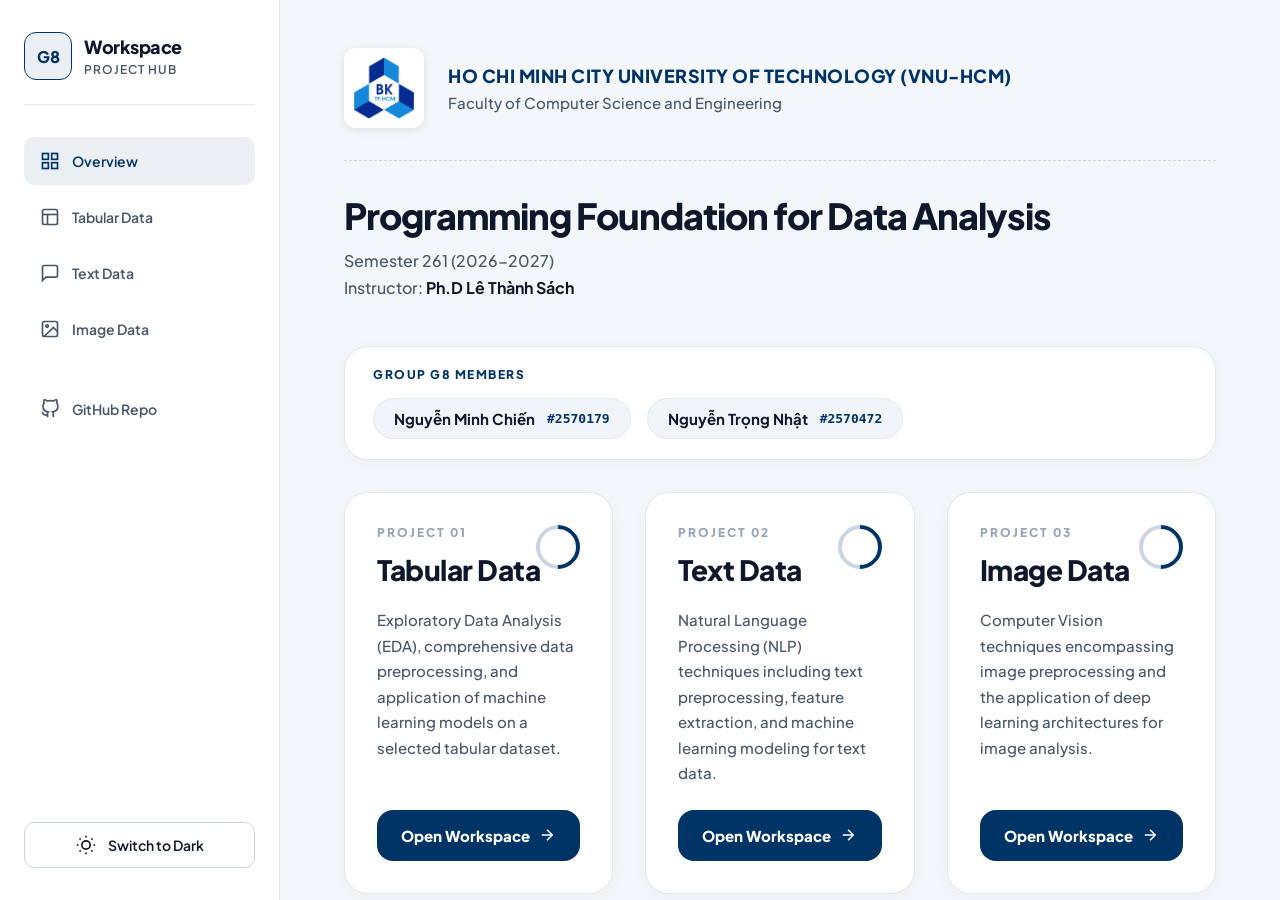
==== docs/index.html @ ea0319c7 "Move HTML files to docs folder for clean GitHub Pages deployment" ====
<!DOCTYPE html>
<html lang="vi" data-theme="light">

<head>
  <meta charset="UTF-8" />
  <meta name="viewport" content="width=device-width, initial-scale=1.0" />
  <title>G8 Workspace — Nền Tảng Lập Trình</title>
  <link href="https://fonts.googleapis.com/css2?family=Plus+Jakarta+Sans:wght@400;500;600;700;800&display=swap"
    rel="stylesheet" />
  <style>
    * {
      box-sizing: border-box;
      margin: 0;
      padding: 0;
    }

    /* --- CSS VARIABLES FOR THEMING --- */
    :root {
      /* Bảng màu HCMUT cố định */
      --hcmut-blue: #003366;
      --hcmut-gold: #fbc02d;

      /* DARK THEME (Mặc định) */
      --bg-app: #04101a;
      --bg-sidebar: #071726;
      --text-primary: #ffffff;
      --text-secondary: rgba(255, 255, 255, 0.6);
      --text-tertiary: rgba(255, 255, 255, 0.4);
      --border-light: rgba(255, 255, 255, 0.05);
      --border-medium: rgba(255, 255, 255, 0.1);
      --bg-card: rgba(255, 255, 255, 0.02);
      --bg-card-hover: rgba(255, 255, 255, 0.04);
      --bg-hover: rgba(255, 255, 255, 0.05);

      /* Accent Dark */
      --accent-main: #fbc02d;
      /* Gold */
      --accent-bg: rgba(251, 192, 45, 0.1);
      --accent-text: #071726;
      /* Chữ trên nền vàng */
      --shadow-card: none;
    }

    [data-theme="light"] {
      /* LIGHT THEME */
      --bg-app: #f4f7f9;
      --bg-sidebar: #ffffff;
      --text-primary: #0f172a;
      /* Slate 900 */
      --text-secondary: #475569;
      /* Slate 600 */
      --text-tertiary: #94a3b8;
      /* Slate 400 */
      --border-light: #e2e8f0;
      --border-medium: #cbd5e1;
      --bg-card: #ffffff;
      --bg-card-hover: #f8fafc;
      --bg-hover: #f1f5f9;

      /* Accent Light - Dùng màu Xanh Bách Khoa làm chủ đạo để dễ đọc */
      --accent-main: #003366;
      --accent-bg: rgba(0, 51, 102, 0.08);
      --accent-text: #ffffff;
      /* Chữ trên nền xanh */
      --shadow-card: 0 4px 20px rgba(0, 0, 0, 0.03);
    }

    body {
      font-family: 'Plus Jakarta Sans', sans-serif;
      background-color: var(--bg-app);
      color: var(--text-primary);
    }

    .app-container {
      display: flex;
      height: 100vh;
      overflow: hidden;
    }

    /* ─── SIDEBAR NAV ─── */
    .sidebar {
      width: 280px;
      background: var(--bg-sidebar);
      border-right: 1px solid var(--border-light);
      padding: 32px 24px;
      display: flex;
      flex-direction: column;
    }

    .logo-container {
      display: flex;
      align-items: center;
      gap: 12px;
      margin-bottom: 32px;
      padding-bottom: 24px;
      border-bottom: 1px solid var(--border-light);
    }

    .sidebar-avatar {
      width: 48px;
      height: 48px;
      background: var(--accent-bg);
      border: 1px solid var(--accent-main);
      border-radius: 12px;
      display: flex;
      align-items: center;
      justify-content: center;
      color: var(--accent-main);
      font-weight: 800;
      font-size: 16px;
    }

    .brand-group {
      display: flex;
      flex-direction: column;
    }

    .brand-name {
      font-weight: 800;
      font-size: 18px;
      letter-spacing: -0.5px;
      color: var(--text-primary);
    }

    .brand-sub {
      font-size: 12px;
      color: var(--text-secondary);
      text-transform: uppercase;
      letter-spacing: 1px;
      font-weight: 600;
      margin-top: 4px;
    }

    .nav-menu {
      display: flex;
      flex-direction: column;
      gap: 8px;
    }

    .nav-item {
      padding: 14px 16px;
      border-radius: 10px;
      font-size: 14px;
      font-weight: 600;
      color: var(--text-secondary);
      display: flex;
      align-items: center;
      gap: 12px;
      cursor: pointer;
      text-decoration: none;
    }

    .nav-item:hover {
      background: var(--bg-hover);
      color: var(--text-primary);
    }

    .nav-item.active {
      background: var(--accent-bg);
      color: var(--accent-main);
    }

    .nav-icon {
      width: 20px;
      height: 20px;
      stroke: currentColor;
      stroke-width: 2;
      fill: none;
    }

    /* Theme Toggle Button */
    .theme-toggle {
      margin-top: auto;
      /* Đẩy xuống dưới cùng */
      background: transparent;
      border: 1px solid var(--border-medium);
      color: var(--text-primary);
      padding: 12px 16px;
      border-radius: 10px;
      display: flex;
      align-items: center;
      justify-content: center;
      gap: 12px;
      font-weight: 600;
      font-size: 14px;
      cursor: pointer;
      transition: all 0.2s;
      font-family: inherit;
    }

    .theme-toggle:hover {
      background: var(--bg-hover);
    }

    .theme-toggle svg {
      width: 20px;
      height: 20px;
      stroke: currentColor;
      stroke-width: 2;
      fill: none;
    }

    /* ─── MAIN CONTENT (DASHBOARD) ─── */
    .main-content {
      flex: 1;
      padding: 48px 64px;
      overflow-y: auto;
      background: var(--bg-app);
    }

    /* UNIV HEADER */
    .univ-header {
      display: flex;
      align-items: center;
      gap: 24px;
      margin-bottom: 32px;
      padding-bottom: 32px;
      border-bottom: 1px dashed var(--border-medium);
    }

    /* Thêm background trắng nhẹ cho logo HCMUT để luôn nổi bật trên nền tối */
    .univ-logo {
      width: 80px;
      height: 80px;
      object-fit: contain;
      background: #ffffff;
      border-radius: 12px;
      padding: 8px;
      box-shadow: 0 2px 10px rgba(0, 0, 0, 0.1);
    }

    .univ-name {
      font-size: 18px;
      font-weight: 800;
      color: var(--accent-main);
      letter-spacing: 0.5px;
      text-transform: uppercase;
      margin-bottom: 6px;
    }

    .faculty-name {
      font-size: 15px;
      color: var(--text-secondary);
      font-weight: 500;
    }

    .header {
      margin-bottom: 48px;
    }

    .course-title {
      font-size: 36px;
      font-weight: 800;
      margin-bottom: 12px;
      letter-spacing: -1px;
    }

    .course-subtitle {
      color: var(--text-secondary);
      font-size: 16px;
      font-weight: 500;
    }

    .course-subtitle strong {
      color: var(--text-primary);
    }

    /* BENTO GRID */
    .dashboard-grid {
      display: grid;
      grid-template-columns: repeat(3, 1fr);
      gap: 32px;
    }

    .widget {
      background: var(--bg-card);
      border: 1px solid var(--border-light);
      border-radius: 24px;
      padding: 32px;
      display: flex;
      flex-direction: column;
      box-shadow: var(--shadow-card);
    }

    .widget:hover {
      border-color: var(--accent-main);
      background: var(--bg-card-hover);
    }

    /* Kích thước các widget */
    .w-team {
      grid-column: span 3;
      display: flex;
      flex-direction: row;
      justify-content: space-between;
      align-items: center;
      padding: 20px 28px;
    }

    .w-project {
      grid-column: span 1;
      min-height: 320px;
    }

    /* Widget nội dung */
    .w-title {
      font-size: 12px;
      font-weight: 800;
      color: var(--accent-main);
      text-transform: uppercase;
      letter-spacing: 1.5px;
      margin-bottom: 16px;
    }

    /* Team Widget */
    .team-list {
      display: flex;
      gap: 16px;
      flex-wrap: wrap;
    }

    .member-badge {
      background: var(--bg-hover);
      border: 1px solid var(--border-light);
      padding: 10px 20px;
      border-radius: 100px;
      display: flex;
      align-items: center;
      gap: 12px;
    }

    .member-name {
      font-weight: 700;
      font-size: 15px;
      color: var(--text-primary);
    }

    .member-id {
      font-family: monospace;
      font-size: 13px;
      color: var(--accent-main);
      font-weight: 600;
    }

    /* Project Widget */
    .w-project {
      position: relative;
    }

    .p-tag {
      font-size: 12px;
      font-weight: 800;
      color: var(--text-tertiary);
      letter-spacing: 2px;
      margin-bottom: 12px;
    }

    .p-title {
      font-size: 28px;
      font-weight: 800;
      margin-bottom: 20px;
      letter-spacing: -0.5px;
    }

    .p-desc {
      font-size: 15px;
      color: var(--text-secondary);
      line-height: 1.7;
      font-weight: 500;
      margin-bottom: 24px;
    }

    .status-ring {
      position: absolute;
      top: 32px;
      right: 32px;
      width: 44px;
      height: 44px;
      border-radius: 50%;
      border: 4px solid var(--border-medium);
      border-top-color: var(--accent-main);
      border-right-color: var(--accent-main);
      transform: rotate(45deg);
    }

    .btn-open {
      margin-top: auto;
      display: inline-flex;
      align-items: center;
      justify-content: center;
      gap: 8px;
      background: var(--accent-main);
      color: var(--accent-text);
      font-weight: 800;
      font-size: 15px;
      padding: 16px;
      border-radius: 16px;
      text-decoration: none;
      transition: all 0.2s;
    }

    .btn-open:hover {
      filter: brightness(1.1);
      transform: scale(1.02);
    }
  </style>
</head>

<body>
  <div class="app-container">

    <!-- SIDEBAR -->
    <div class="sidebar">
      <div class="logo-container">
        <div class="sidebar-avatar">G8</div>
        <div class="brand-group">
          <div class="brand-name">Workspace</div>
          <div class="brand-sub">Project Hub</div>
        </div>
      </div>
      <div class="nav-menu">
        <a href="index.html" class="nav-item active">
          <svg class="nav-icon" viewBox="0 0 24 24">
            <rect x="3" y="3" width="7" height="7"></rect>
            <rect x="14" y="3" width="7" height="7"></rect>
            <rect x="14" y="14" width="7" height="7"></rect>
            <rect x="3" y="14" width="7" height="7"></rect>
          </svg>
          Overview
        </a>
        <a href="tabular.html" class="nav-item">
          <svg class="nav-icon" viewBox="0 0 24 24">
            <rect x="3" y="3" width="18" height="18" rx="2" ry="2"></rect>
            <line x1="3" y1="9" x2="21" y2="9"></line>
            <line x1="9" y1="21" x2="9" y2="9"></line>
          </svg>
          Tabular Data
        </a>
        <a href="text.html" class="nav-item">
          <svg class="nav-icon" viewBox="0 0 24 24">
            <path d="M21 15a2 2 0 0 1-2 2H7l-4 4V5a2 2 0 0 1 2-2h14a2 2 0 0 1 2 2z"></path>
          </svg>
          Text Data
        </a>
        <a href="image.html" class="nav-item">
          <svg class="nav-icon" viewBox="0 0 24 24">
            <rect x="3" y="3" width="18" height="18" rx="2" ry="2"></rect>
            <circle cx="8.5" cy="8.5" r="1.5"></circle>
            <polyline points="21 15 16 10 5 21"></polyline>
          </svg>
          Image Data
        </a>
        <a href="https://github.com/nhatnguyen920/G8-Workspace" target="_blank" class="nav-item" style="margin-top: 24px;">
          <svg class="nav-icon" viewBox="0 0 24 24">
            <path
              d="M9 19c-5 1.5-5-2.5-7-3m14 6v-3.87a3.37 3.37 0 0 0-.94-2.61c3.14-.35 6.44-1.54 6.44-7A5.44 5.44 0 0 0 20 4.77 5.07 5.07 0 0 0 19.91 1S18.73.65 16 2.48a13.38 13.38 0 0 0-7 0C6.27.65 5.09 1 5.09 1A5.07 5.07 0 0 0 5 4.77a5.44 5.44 0 0 0-1.5 3.78c0 5.42 3.3 6.61 6.44 7A3.37 3.37 0 0 0 9 18.13V22">
            </path>
          </svg>
          GitHub Repo
        </a>
      </div>

      <!-- Nút chuyển theme -->
      <button class="theme-toggle" id="theme-btn">
        <svg id="theme-icon" viewBox="0 0 24 24">
          <circle cx="12" cy="12" r="5"></circle><line x1="12" y1="1" x2="12" y2="3"></line><line x1="12" y1="21" x2="12" y2="23"></line><line x1="4.22" y1="4.22" x2="5.64" y2="5.64"></line><line x1="18.36" y1="18.36" x2="19.78" y2="19.78"></line><line x1="1" y1="12" x2="3" y2="12"></line><line x1="21" y1="12" x2="23" y2="12"></line><line x1="4.22" y1="19.78" x2="5.64" y2="18.36"></line><line x1="18.36" y1="5.64" x2="19.78" y2="4.22"></line>
        </svg>
        <span id="theme-text">Switch to Dark</span>
      </button>
    </div>

    <!-- MAIN DASHBOARD -->
    <div class="main-content">

      <!-- UNIVERSITY HEADER -->
      <div class="univ-header">
        <img src="../image/hcmut.png" alt="HCMUT Logo" class="univ-logo">
        <div>
          <div class="univ-name">Ho Chi Minh City University of Technology (VNU-HCM)</div>
          <div class="faculty-name">Faculty of Computer Science and Engineering</div>
        </div>
      </div>

      <div class="header">
        <h1 class="course-title">Programming Foundation for Data Analysis</h1>
        <div class="course-subtitle" style="margin-bottom: 6px;">Semester 261 (2026-2027)</div>
        <div class="course-subtitle">Instructor: <strong>Ph.D Lê Thành Sách</strong></div>
      </div>

      <div class="dashboard-grid">

        <!-- ROW 1: TEAM OVERVIEW -->
        <div class="widget w-team">
          <div style="width: 100%;">
            <div class="w-title">Group G8 Members</div>
            <div class="team-list">
              <div class="member-badge">
                <span class="member-name">Nguyễn Minh Chiến</span>
                <span class="member-id">#2570179</span>
              </div>
              <div class="member-badge">
                <span class="member-name">Nguyễn Trọng Nhật</span>
                <span class="member-id">#2570472</span>
              </div>
            </div>
          </div>
        </div>

        <!-- ROW 2: PROJECTS -->
        <!-- Tabular -->
        <div class="widget w-project">
          <div class="status-ring"></div>
          <div class="p-tag">PROJECT 01</div>
          <div class="p-title">Tabular Data</div>
          <div class="p-desc">Exploratory Data Analysis (EDA), comprehensive data preprocessing, and application of machine learning models on a selected tabular dataset.</div>
          <a href="tabular.html" class="btn-open">
            Open Workspace
            <svg width="18" height="18" viewBox="0 0 24 24" fill="none" stroke="currentColor" stroke-width="2">
              <path d="M5 12h14M12 5l7 7-7 7" />
            </svg>
          </a>
        </div>

        <!-- Text -->
        <div class="widget w-project">
          <div class="status-ring"></div>
          <div class="p-tag">PROJECT 02</div>
          <div class="p-title">Text Data</div>
          <div class="p-desc">Natural Language Processing (NLP) techniques including text preprocessing, feature extraction, and machine learning modeling for text data.</div>
          <a href="text.html" class="btn-open">
            Open Workspace
            <svg width="18" height="18" viewBox="0 0 24 24" fill="none" stroke="currentColor" stroke-width="2">
              <path d="M5 12h14M12 5l7 7-7 7" />
            </svg>
          </a>
        </div>

        <!-- Image -->
        <div class="widget w-project">
          <div class="status-ring"></div>
          <div class="p-tag">PROJECT 03</div>
          <div class="p-title">Image Data</div>
          <div class="p-desc">Computer Vision techniques encompassing image preprocessing and the application of deep learning architectures for image analysis.</div>
          <a href="image.html" class="btn-open">
            Open Workspace
            <svg width="18" height="18" viewBox="0 0 24 24" fill="none" stroke="currentColor" stroke-width="2">
              <path d="M5 12h14M12 5l7 7-7 7" />
            </svg>
          </a>
        </div>

      </div>
    </div>
  </div>

  <script>
    // Logic đổi theme Dark / Light
    const themeBtn = document.getElementById('theme-btn');
    const themeIcon = document.getElementById('theme-icon');
    const themeText = document.getElementById('theme-text');
    const htmlEl = document.documentElement;

    themeBtn.addEventListener('click', () => {
      const currentTheme = htmlEl.getAttribute('data-theme');
      if (currentTheme === 'dark') {
        htmlEl.setAttribute('data-theme', 'light');
        themeText.textContent = 'Switch to Dark';
        // Icon Sun
        themeIcon.innerHTML = '<circle cx="12" cy="12" r="5"></circle><line x1="12" y1="1" x2="12" y2="3"></line><line x1="12" y1="21" x2="12" y2="23"></line><line x1="4.22" y1="4.22" x2="5.64" y2="5.64"></line><line x1="18.36" y1="18.36" x2="19.78" y2="19.78"></line><line x1="1" y1="12" x2="3" y2="12"></line><line x1="21" y1="12" x2="23" y2="12"></line><line x1="4.22" y1="19.78" x2="5.64" y2="18.36"></line><line x1="18.36" y1="5.64" x2="19.78" y2="4.22"></line>';
      } else {
        htmlEl.setAttribute('data-theme', 'dark');
        themeText.textContent = 'Switch to Light';
        // Icon Moon
        themeIcon.innerHTML = '<path d="M21 12.79A9 9 0 1 1 11.21 3 7 7 0 0 0 21 12.79z"></path>';
      }
    });
  </script>
</body>

</html>
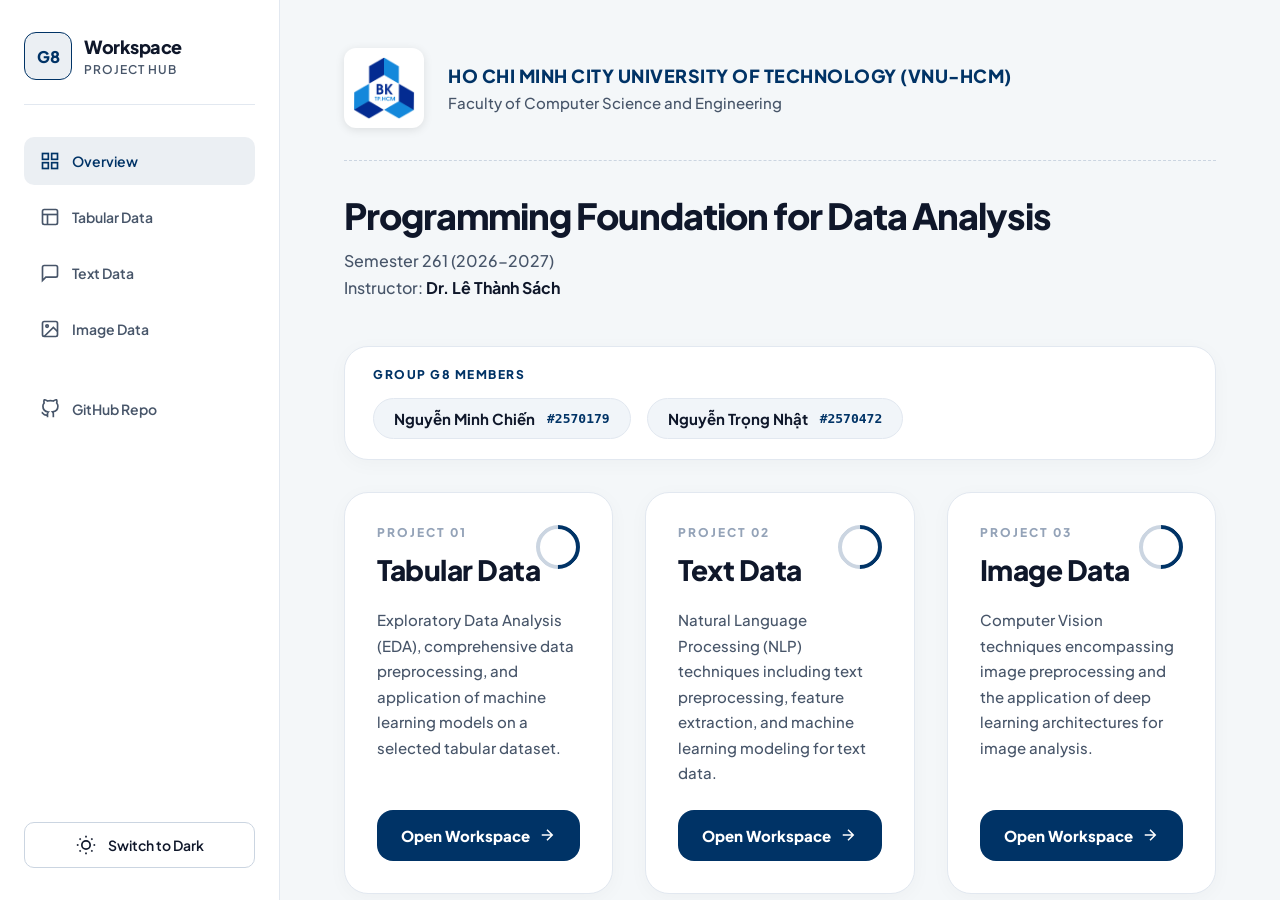
==== commit 239bb81e: "Update Ph.D to Dr" ====
--- a/docs/index.html
+++ b/docs/index.html
@@ -474,7 +474,7 @@
 
       <!-- UNIVERSITY HEADER -->
       <div class="univ-header">
-        <img src="../image/hcmut.png" alt="HCMUT Logo" class="univ-logo">
+        <img src="image/hcmut.png" alt="HCMUT Logo" class="univ-logo">
         <div>
           <div class="univ-name">Ho Chi Minh City University of Technology (VNU-HCM)</div>
           <div class="faculty-name">Faculty of Computer Science and Engineering</div>
@@ -484,7 +484,7 @@
       <div class="header">
         <h1 class="course-title">Programming Foundation for Data Analysis</h1>
         <div class="course-subtitle" style="margin-bottom: 6px;">Semester 261 (2026-2027)</div>
-        <div class="course-subtitle">Instructor: <strong>Ph.D Lê Thành Sách</strong></div>
+        <div class="course-subtitle">Instructor: <strong>Dr. Lê Thành Sách</strong></div>
       </div>
 
       <div class="dashboard-grid">
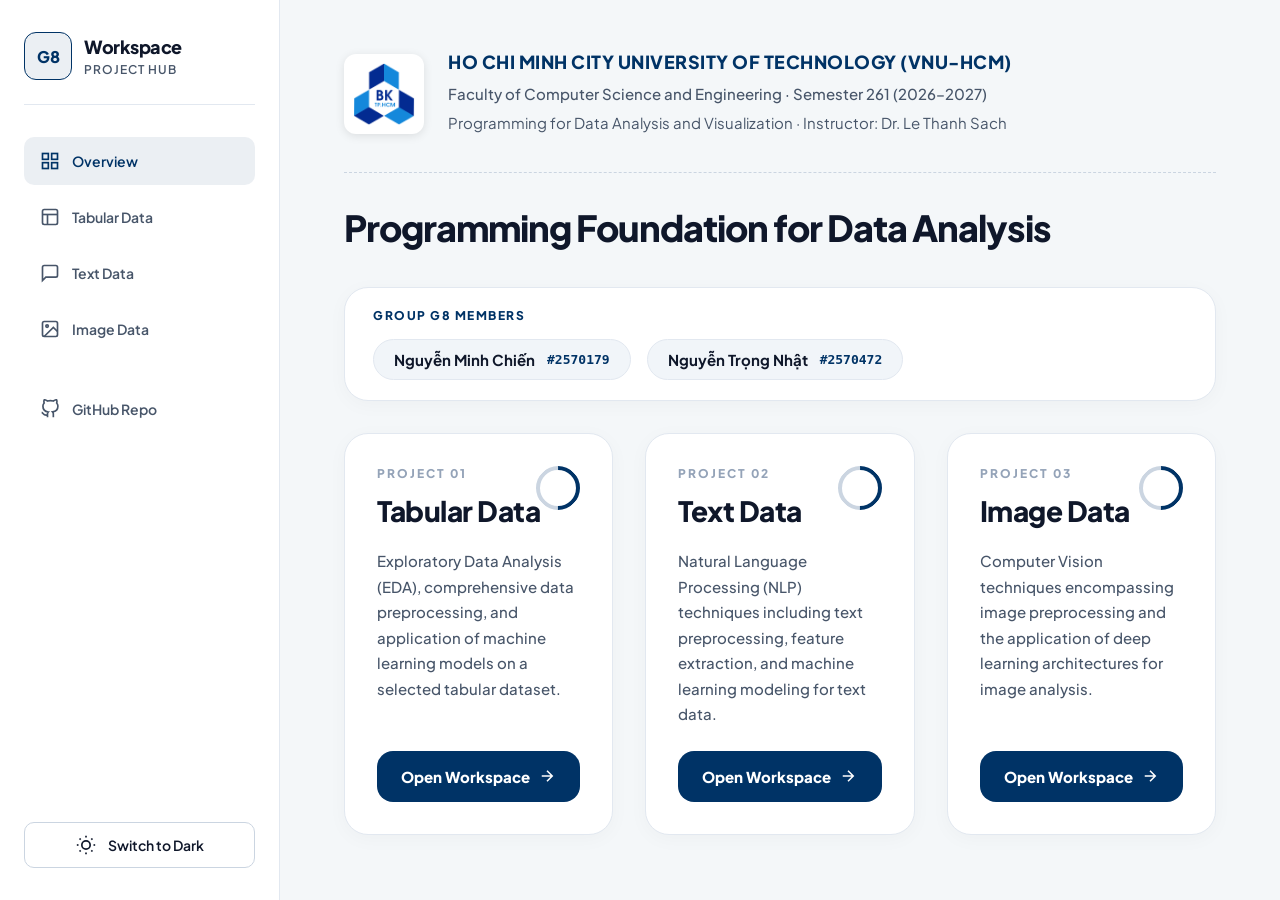
==== commit d1b3f706: "Add SATO tabular EDA reports and assets; unify page headers" ====
--- a/docs/index.html
+++ b/docs/index.html
@@ -1,13 +1,12 @@
 <!DOCTYPE html>
-<html lang="vi" data-theme="light">
-
+
+<html data-theme="light" lang="vi">
 <head>
-  <meta charset="UTF-8" />
-  <meta name="viewport" content="width=device-width, initial-scale=1.0" />
-  <title>G8 Workspace — Nền Tảng Lập Trình</title>
-  <link href="https://fonts.googleapis.com/css2?family=Plus+Jakarta+Sans:wght@400;500;600;700;800&display=swap"
-    rel="stylesheet" />
-  <style>
+<meta charset="utf-8"/>
+<meta content="width=device-width, initial-scale=1.0" name="viewport"/>
+<title>G8 Workspace — Nền Tảng Lập Trình</title>
+<link href="https://fonts.googleapis.com/css2?family=Plus+Jakarta+Sans:wght@400;500;600;700;800&amp;display=swap" rel="stylesheet"/>
+<style>
     * {
       box-sizing: border-box;
       margin: 0;
@@ -404,156 +403,153 @@
       transform: scale(1.02);
     }
   </style>
-</head>
-
+<style id="shared-page-heading-style">
+/* Match the Tabular report heading; keep project content and cards intact. */
+.main-content > .univ-banner{display:flex;align-items:center;gap:24px;margin-bottom:32px;padding-bottom:32px;border-bottom:1px dashed var(--border-medium)}
+.main-content > .univ-banner img{width:80px;height:80px;object-fit:contain;background:#fff;border-radius:12px;padding:8px;box-shadow:0 2px 10px rgba(0,0,0,.1)}
+.main-content > .univ-banner .univ-name{font-size:18px;font-weight:800;color:var(--accent-main);letter-spacing:.5px;text-transform:uppercase;margin-bottom:6px;line-height:1.5}
+.main-content > .univ-banner p{margin:3px 0;color:var(--text-secondary);font-size:15px;line-height:1.75}
+.main-content > .univ-banner .faculty-name{font-weight:500}
+.main-content > .shared-page-heading{padding:0 0 24px;margin-bottom:0!important}
+.shared-page-heading h1.course-title{font-size:36px;font-weight:800;letter-spacing:-1px;line-height:1.3;max-width:950px;margin:14px 0 12px!important}
+.shared-page-heading .course-subtitle{font-size:16px!important;font-weight:500;line-height:1.75!important;max-width:900px!important;text-align:justify;text-align-last:left}
+.shared-page-heading .page-eyebrow{font-size:12px!important;letter-spacing:.1em!important;text-transform:uppercase}
+@media(max-width:1100px) and (min-width:901px){.shared-page-heading h1.course-title{font-size:32px}}
+@media(max-width:900px){.main-content > .univ-banner{gap:16px}.main-content > .univ-banner img{width:64px;height:64px}.main-content > .univ-banner .univ-name{font-size:16px}.main-content > .univ-banner p{font-size:14px}.shared-page-heading h1.course-title{font-size:30px}}
+@media(max-width:480px){.main-content > .univ-banner img{width:52px;height:52px}.main-content > .univ-banner .univ-name{font-size:14px}.main-content > .univ-banner p{font-size:13px}.shared-page-heading h1.course-title{font-size:28px}}
+</style></head>
 <body>
-  <div class="app-container">
-
-    <!-- SIDEBAR -->
-    <div class="sidebar">
-      <div class="logo-container">
-        <div class="sidebar-avatar">G8</div>
-        <div class="brand-group">
-          <div class="brand-name">Workspace</div>
-          <div class="brand-sub">Project Hub</div>
-        </div>
-      </div>
-      <div class="nav-menu">
-        <a href="index.html" class="nav-item active">
-          <svg class="nav-icon" viewBox="0 0 24 24">
-            <rect x="3" y="3" width="7" height="7"></rect>
-            <rect x="14" y="3" width="7" height="7"></rect>
-            <rect x="14" y="14" width="7" height="7"></rect>
-            <rect x="3" y="14" width="7" height="7"></rect>
-          </svg>
+<div class="app-container">
+<!-- SIDEBAR -->
+<div class="sidebar">
+<div class="logo-container">
+<div class="sidebar-avatar">G8</div>
+<div class="brand-group">
+<div class="brand-name">Workspace</div>
+<div class="brand-sub">Project Hub</div>
+</div>
+</div>
+<div class="nav-menu">
+<a class="nav-item active" href="index.html">
+<svg class="nav-icon" viewbox="0 0 24 24">
+<rect height="7" width="7" x="3" y="3"></rect>
+<rect height="7" width="7" x="14" y="3"></rect>
+<rect height="7" width="7" x="14" y="14"></rect>
+<rect height="7" width="7" x="3" y="14"></rect>
+</svg>
           Overview
         </a>
-        <a href="tabular.html" class="nav-item">
-          <svg class="nav-icon" viewBox="0 0 24 24">
-            <rect x="3" y="3" width="18" height="18" rx="2" ry="2"></rect>
-            <line x1="3" y1="9" x2="21" y2="9"></line>
-            <line x1="9" y1="21" x2="9" y2="9"></line>
-          </svg>
+<a class="nav-item" href="tabular.html">
+<svg class="nav-icon" viewbox="0 0 24 24">
+<rect height="18" rx="2" ry="2" width="18" x="3" y="3"></rect>
+<line x1="3" x2="21" y1="9" y2="9"></line>
+<line x1="9" x2="9" y1="21" y2="9"></line>
+</svg>
           Tabular Data
         </a>
-        <a href="text.html" class="nav-item">
-          <svg class="nav-icon" viewBox="0 0 24 24">
-            <path d="M21 15a2 2 0 0 1-2 2H7l-4 4V5a2 2 0 0 1 2-2h14a2 2 0 0 1 2 2z"></path>
-          </svg>
+<a class="nav-item" href="text.html">
+<svg class="nav-icon" viewbox="0 0 24 24">
+<path d="M21 15a2 2 0 0 1-2 2H7l-4 4V5a2 2 0 0 1 2-2h14a2 2 0 0 1 2 2z"></path>
+</svg>
           Text Data
         </a>
-        <a href="image.html" class="nav-item">
-          <svg class="nav-icon" viewBox="0 0 24 24">
-            <rect x="3" y="3" width="18" height="18" rx="2" ry="2"></rect>
-            <circle cx="8.5" cy="8.5" r="1.5"></circle>
-            <polyline points="21 15 16 10 5 21"></polyline>
-          </svg>
+<a class="nav-item" href="image.html">
+<svg class="nav-icon" viewbox="0 0 24 24">
+<rect height="18" rx="2" ry="2" width="18" x="3" y="3"></rect>
+<circle cx="8.5" cy="8.5" r="1.5"></circle>
+<polyline points="21 15 16 10 5 21"></polyline>
+</svg>
           Image Data
         </a>
-        <a href="https://github.com/nhatnguyen920/G8-Workspace" target="_blank" class="nav-item" style="margin-top: 24px;">
-          <svg class="nav-icon" viewBox="0 0 24 24">
-            <path
-              d="M9 19c-5 1.5-5-2.5-7-3m14 6v-3.87a3.37 3.37 0 0 0-.94-2.61c3.14-.35 6.44-1.54 6.44-7A5.44 5.44 0 0 0 20 4.77 5.07 5.07 0 0 0 19.91 1S18.73.65 16 2.48a13.38 13.38 0 0 0-7 0C6.27.65 5.09 1 5.09 1A5.07 5.07 0 0 0 5 4.77a5.44 5.44 0 0 0-1.5 3.78c0 5.42 3.3 6.61 6.44 7A3.37 3.37 0 0 0 9 18.13V22">
-            </path>
-          </svg>
+<a class="nav-item" href="https://github.com/nhatnguyen920/G8-Workspace" style="margin-top: 24px;" target="_blank">
+<svg class="nav-icon" viewbox="0 0 24 24">
+<path d="M9 19c-5 1.5-5-2.5-7-3m14 6v-3.87a3.37 3.37 0 0 0-.94-2.61c3.14-.35 6.44-1.54 6.44-7A5.44 5.44 0 0 0 20 4.77 5.07 5.07 0 0 0 19.91 1S18.73.65 16 2.48a13.38 13.38 0 0 0-7 0C6.27.65 5.09 1 5.09 1A5.07 5.07 0 0 0 5 4.77a5.44 5.44 0 0 0-1.5 3.78c0 5.42 3.3 6.61 6.44 7A3.37 3.37 0 0 0 9 18.13V22">
+</path>
+</svg>
           GitHub Repo
         </a>
-      </div>
-
-      <!-- Nút chuyển theme -->
-      <button class="theme-toggle" id="theme-btn">
-        <svg id="theme-icon" viewBox="0 0 24 24">
-          <circle cx="12" cy="12" r="5"></circle><line x1="12" y1="1" x2="12" y2="3"></line><line x1="12" y1="21" x2="12" y2="23"></line><line x1="4.22" y1="4.22" x2="5.64" y2="5.64"></line><line x1="18.36" y1="18.36" x2="19.78" y2="19.78"></line><line x1="1" y1="12" x2="3" y2="12"></line><line x1="21" y1="12" x2="23" y2="12"></line><line x1="4.22" y1="19.78" x2="5.64" y2="18.36"></line><line x1="18.36" y1="5.64" x2="19.78" y2="4.22"></line>
-        </svg>
-        <span id="theme-text">Switch to Dark</span>
-      </button>
-    </div>
-
-    <!-- MAIN DASHBOARD -->
-    <div class="main-content">
-
-      <!-- UNIVERSITY HEADER -->
-      <div class="univ-header">
-        <img src="image/hcmut.png" alt="HCMUT Logo" class="univ-logo">
-        <div>
-          <div class="univ-name">Ho Chi Minh City University of Technology (VNU-HCM)</div>
-          <div class="faculty-name">Faculty of Computer Science and Engineering</div>
-        </div>
-      </div>
-
-      <div class="header">
-        <h1 class="course-title">Programming Foundation for Data Analysis</h1>
-        <div class="course-subtitle" style="margin-bottom: 6px;">Semester 261 (2026-2027)</div>
-        <div class="course-subtitle">Instructor: <strong>Dr. Lê Thành Sách</strong></div>
-      </div>
-
-      <div class="dashboard-grid">
-
-        <!-- ROW 1: TEAM OVERVIEW -->
-        <div class="widget w-team">
-          <div style="width: 100%;">
-            <div class="w-title">Group G8 Members</div>
-            <div class="team-list">
-              <div class="member-badge">
-                <span class="member-name">Nguyễn Minh Chiến</span>
-                <span class="member-id">#2570179</span>
-              </div>
-              <div class="member-badge">
-                <span class="member-name">Nguyễn Trọng Nhật</span>
-                <span class="member-id">#2570472</span>
-              </div>
-            </div>
-          </div>
-        </div>
-
-        <!-- ROW 2: PROJECTS -->
-        <!-- Tabular -->
-        <div class="widget w-project">
-          <div class="status-ring"></div>
-          <div class="p-tag">PROJECT 01</div>
-          <div class="p-title">Tabular Data</div>
-          <div class="p-desc">Exploratory Data Analysis (EDA), comprehensive data preprocessing, and application of machine learning models on a selected tabular dataset.</div>
-          <a href="tabular.html" class="btn-open">
+</div>
+<!-- Nút chuyển theme -->
+<button class="theme-toggle" id="theme-btn">
+<svg id="theme-icon" viewbox="0 0 24 24">
+<circle cx="12" cy="12" r="5"></circle><line x1="12" x2="12" y1="1" y2="3"></line><line x1="12" x2="12" y1="21" y2="23"></line><line x1="4.22" x2="5.64" y1="4.22" y2="5.64"></line><line x1="18.36" x2="19.78" y1="18.36" y2="19.78"></line><line x1="1" x2="3" y1="12" y2="12"></line><line x1="21" x2="23" y1="12" y2="12"></line><line x1="4.22" x2="5.64" y1="19.78" y2="18.36"></line><line x1="18.36" x2="19.78" y1="5.64" y2="4.22"></line>
+</svg>
+<span id="theme-text">Switch to Dark</span>
+</button>
+</div>
+<!-- MAIN DASHBOARD -->
+<div class="main-content"><header class="univ-banner univ-header">
+<img alt="HCMUT Logo" class="univ-logo" src="image/hcmut.png"/>
+<div>
+<div class="univ-name">Ho Chi Minh City University of Technology (VNU-HCM)</div>
+<p class="faculty-name">Faculty of Computer Science and Engineering · Semester 261 (2026–2027)</p>
+<p>Programming for Data Analysis and Visualization · Instructor: Dr. Le Thanh Sach</p>
+</div></header>
+<!-- UNIVERSITY HEADER -->
+<div class="header shared-page-heading">
+<h1 class="course-title">Programming Foundation for Data Analysis</h1>
+</div>
+<div class="dashboard-grid">
+<!-- ROW 1: TEAM OVERVIEW -->
+<div class="widget w-team">
+<div style="width: 100%;">
+<div class="w-title">Group G8 Members</div>
+<div class="team-list">
+<div class="member-badge">
+<span class="member-name">Nguyễn Minh Chiến</span>
+<span class="member-id">#2570179</span>
+</div>
+<div class="member-badge">
+<span class="member-name">Nguyễn Trọng Nhật</span>
+<span class="member-id">#2570472</span>
+</div>
+</div>
+</div>
+</div>
+<!-- ROW 2: PROJECTS -->
+<!-- Tabular -->
+<div class="widget w-project">
+<div class="status-ring"></div>
+<div class="p-tag">PROJECT 01</div>
+<div class="p-title">Tabular Data</div>
+<div class="p-desc">Exploratory Data Analysis (EDA), comprehensive data preprocessing, and application of machine learning models on a selected tabular dataset.</div>
+<a class="btn-open" href="tabular.html">
             Open Workspace
-            <svg width="18" height="18" viewBox="0 0 24 24" fill="none" stroke="currentColor" stroke-width="2">
-              <path d="M5 12h14M12 5l7 7-7 7" />
-            </svg>
-          </a>
-        </div>
-
-        <!-- Text -->
-        <div class="widget w-project">
-          <div class="status-ring"></div>
-          <div class="p-tag">PROJECT 02</div>
-          <div class="p-title">Text Data</div>
-          <div class="p-desc">Natural Language Processing (NLP) techniques including text preprocessing, feature extraction, and machine learning modeling for text data.</div>
-          <a href="text.html" class="btn-open">
+            <svg fill="none" height="18" stroke="currentColor" stroke-width="2" viewbox="0 0 24 24" width="18">
+<path d="M5 12h14M12 5l7 7-7 7"></path>
+</svg>
+</a>
+</div>
+<!-- Text -->
+<div class="widget w-project">
+<div class="status-ring"></div>
+<div class="p-tag">PROJECT 02</div>
+<div class="p-title">Text Data</div>
+<div class="p-desc">Natural Language Processing (NLP) techniques including text preprocessing, feature extraction, and machine learning modeling for text data.</div>
+<a class="btn-open" href="text.html">
             Open Workspace
-            <svg width="18" height="18" viewBox="0 0 24 24" fill="none" stroke="currentColor" stroke-width="2">
-              <path d="M5 12h14M12 5l7 7-7 7" />
-            </svg>
-          </a>
-        </div>
-
-        <!-- Image -->
-        <div class="widget w-project">
-          <div class="status-ring"></div>
-          <div class="p-tag">PROJECT 03</div>
-          <div class="p-title">Image Data</div>
-          <div class="p-desc">Computer Vision techniques encompassing image preprocessing and the application of deep learning architectures for image analysis.</div>
-          <a href="image.html" class="btn-open">
+            <svg fill="none" height="18" stroke="currentColor" stroke-width="2" viewbox="0 0 24 24" width="18">
+<path d="M5 12h14M12 5l7 7-7 7"></path>
+</svg>
+</a>
+</div>
+<!-- Image -->
+<div class="widget w-project">
+<div class="status-ring"></div>
+<div class="p-tag">PROJECT 03</div>
+<div class="p-title">Image Data</div>
+<div class="p-desc">Computer Vision techniques encompassing image preprocessing and the application of deep learning architectures for image analysis.</div>
+<a class="btn-open" href="image.html">
             Open Workspace
-            <svg width="18" height="18" viewBox="0 0 24 24" fill="none" stroke="currentColor" stroke-width="2">
-              <path d="M5 12h14M12 5l7 7-7 7" />
-            </svg>
-          </a>
-        </div>
-
-      </div>
-    </div>
-  </div>
-
-  <script>
+            <svg fill="none" height="18" stroke="currentColor" stroke-width="2" viewbox="0 0 24 24" width="18">
+<path d="M5 12h14M12 5l7 7-7 7"></path>
+</svg>
+</a>
+</div>
+</div>
+</div>
+</div>
+<script>
     // Logic đổi theme Dark / Light
     const themeBtn = document.getElementById('theme-btn');
     const themeIcon = document.getElementById('theme-icon');
@@ -576,5 +572,4 @@
     });
   </script>
 </body>
-
 </html>
